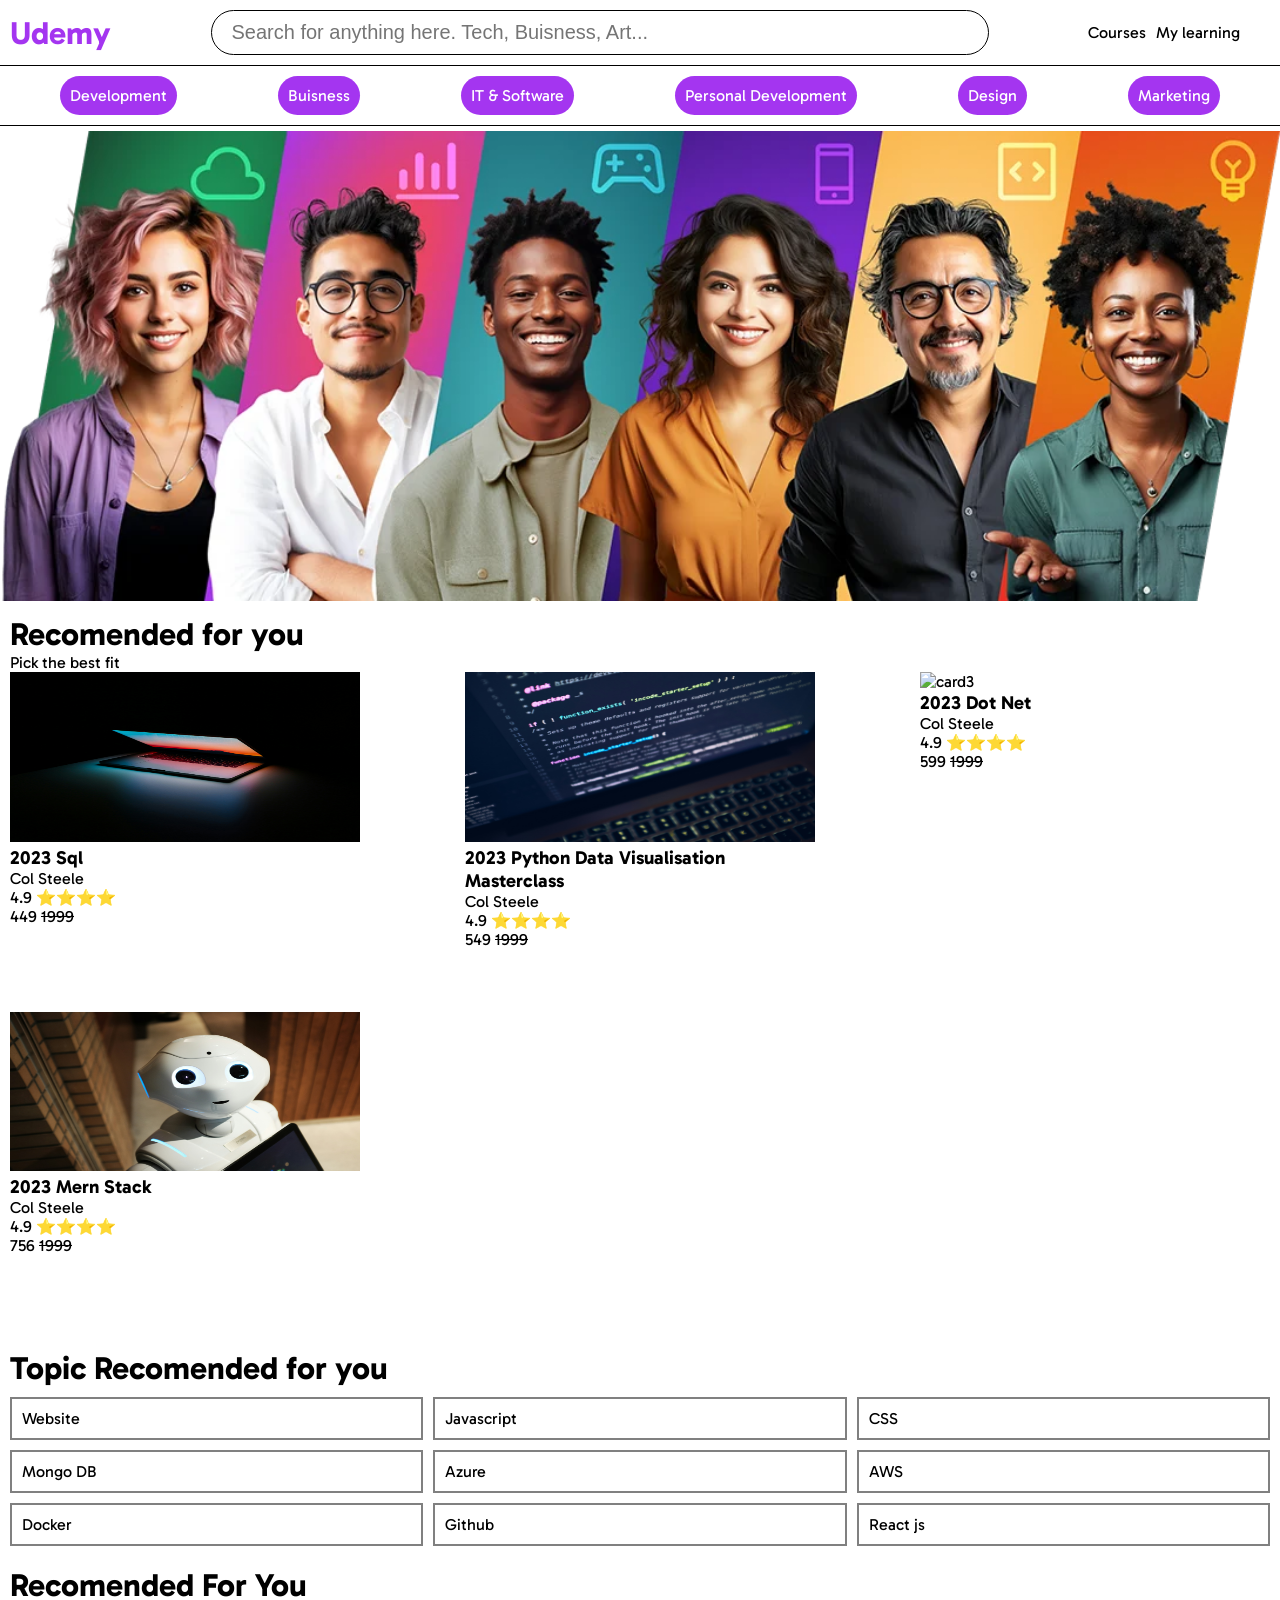
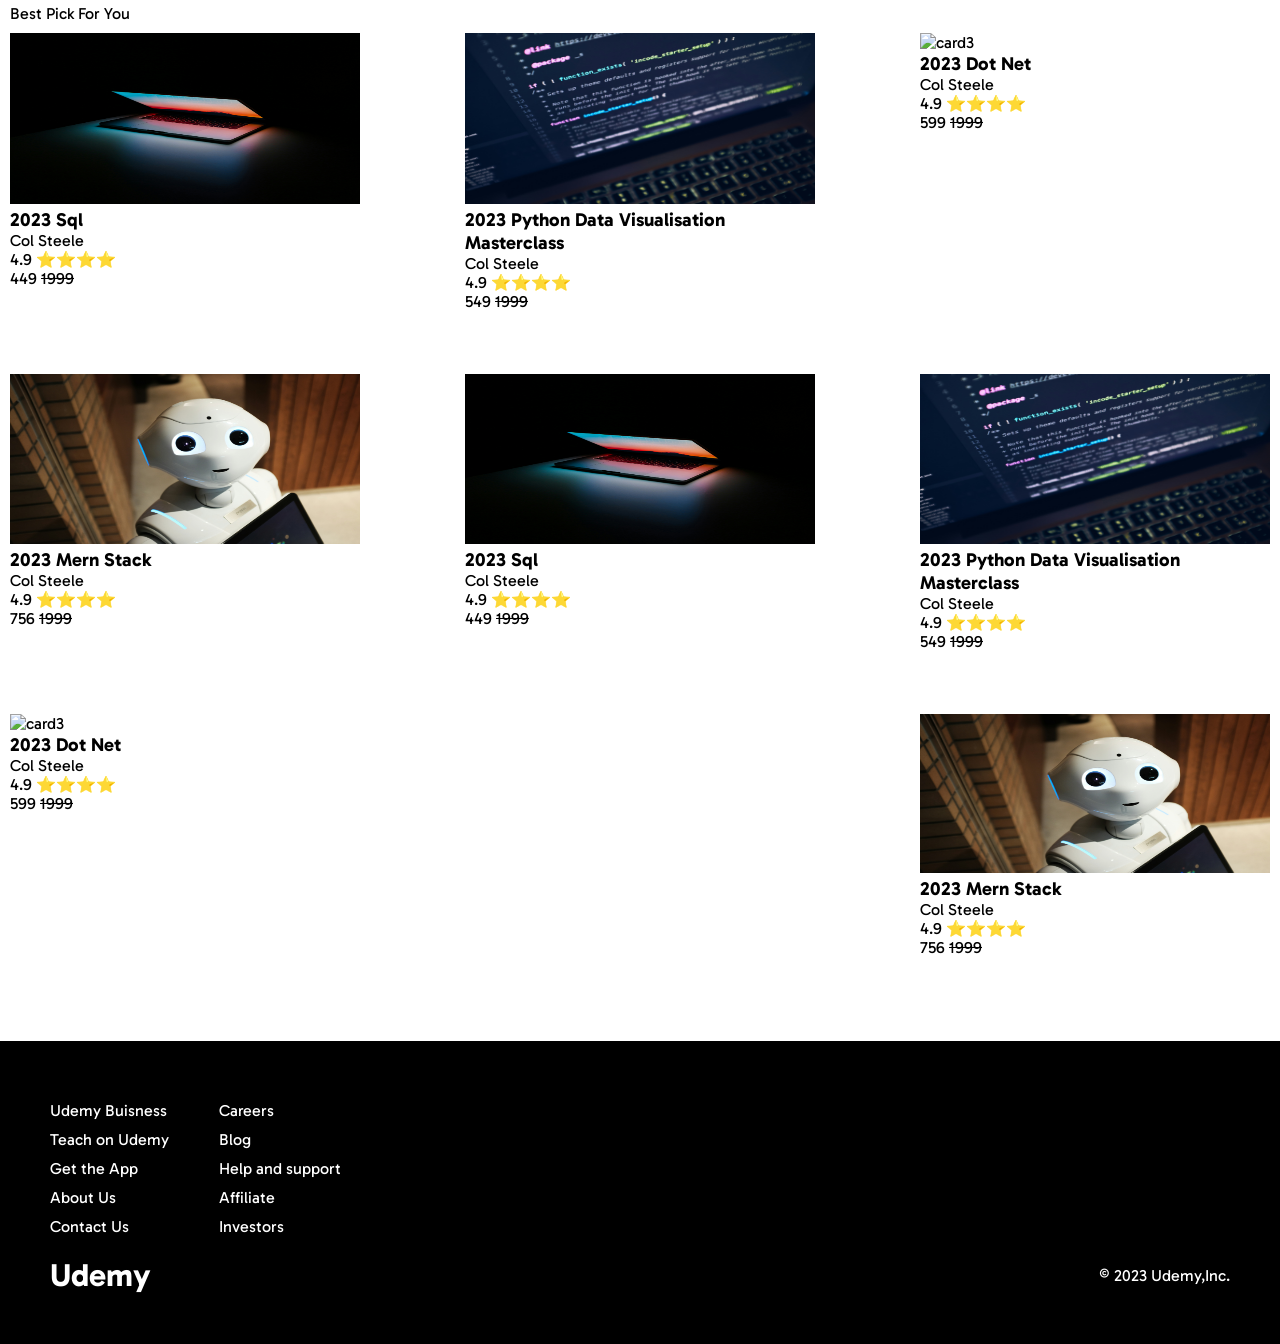
==== index.html @ 437edb3a "initial commit" ====
<!doctype html>
<html lang="en">
  <head>
    <meta charset="UTF-8" />
    <meta name="viewport" content="width=device-width, initial-scale=1.0" />
    <title>Udemy</title>
    <link rel="preconnect" href="https://fonts.googleapis.com" />
    <link rel="preconnect" href="https://fonts.gstatic.com" crossorigin />
    <link
      href="https://fonts.googleapis.com/css2?family=Gabarito:wght@400..900&display=swap"
      rel="stylesheet"
    />
    <link rel="stylesheet" href="style.css" />
    <link
      rel="stylesheet"
      href="https://cdnjs.cloudflare.com/ajax/libs/bootstrap-icons/1.13.1/font/bootstrap-icons.min.css"
      integrity="sha512-t7Few9xlddEmgd3oKZQahkNI4dS6l80+eGEzFQiqtyVYdvcSG2D3Iub77R20BdotfRPA9caaRkg1tyaJiPmO0g=="
      crossorigin="anonymous"
      referrerpolicy="no-referrer"
    />
  </head>

  <body>
    <!--Navbar-->
    <div class="navbar">
      <div class="navbar__section1">
        <h1 class="navbar__section1-title">Udemy</h1>
      </div>

      <div class="navbar__section2">
        <i class="bi bi-search"></i>

        <input
          type="text"
          placeholder="Search for anything here. Tech, Buisness, Art..."
        />
      </div>

      <div class="navbar__section3">
        <p>Courses</p>
        <p>My learning</p>
        <i class="bi bi-cart-check-fill"></i>
        <i class="bi bi-bell-fill"></i>
        <i class="bi bi-person-fill"></i>
      </div>
    </div>

    <!--Categories-->
    <div class="categories">
      <p>Development</p>
      <p>Buisness</p>
      <p>IT & Software</p>
      <p>Personal Development</p>
      <p>Design</p>
      <p>Marketing</p>
    </div>

    <!--sale-image-->
    <div class="sale-image">
      <img src="./images/sale-image.webp" alt="sale-image" />
    </div>

    <!--course-card-->
    <div class="recomended">
      <h1 class="Recomended__title__h1">Recomended for you</h1>
      <p>Pick the best fit</p>

      <div class="Recomended__container">
        <div class="Courses__card">
          <img src="./images/c1.jpg" alt="card1" />
          <h3>2023 Sql</h3>
          <p>Col Steele</p>
          <p>4.9 ⭐⭐⭐⭐</p>
          <p>449 <del>1999</del></p>
        </div>

        <div class="Courses__card">
          <img src="./images/c2.jpg" alt="card2" />
          <h3>2023 Python Data Visualisation Masterclass</h3>
          <p>Col Steele</p>
          <p>4.9 ⭐⭐⭐⭐</p>
          <p>549 <del>1999</del></p>
        </div>

        <div class="Courses__card">
          <img src="./images/c3.jpg" alt="card3" />
          <h3>2023 Dot Net</h3>
          <p>Col Steele</p>
          <p>4.9 ⭐⭐⭐⭐</p>
          <p>599 <del>1999</del></p>
        </div>

        <div class="Courses__card">
          <img src="./images/c4.jpg" alt="card4" />
          <h3>2023 Mern Stack</h3>
          <p>Col Steele</p>
          <p>4.9 ⭐⭐⭐⭐</p>
          <p>756 <del>1999</del></p>
        </div>
      </div>
    </div>

    <!--topics-->
    <div class="topics">
      <h1>Topic Recomended for you</h1>

      <div class="topic__container">
        <p>Website</p>
        <p>Javascript</p>
        <p>CSS</p>
        <p>Mongo DB</p>
        <p>Azure</p>
        <p>AWS</p>
        <p>Docker</p>
        <p>Github</p>
        <p>React js</p>
      </div>
    </div>

    <!--Popular section-->
    <div class="popular">
      <h1 class="popular__title">Recomended For You</h1>
      <p class="popular_subtitle">Best Pick For You</p>

      <div class="popular__container">
        <div class="Courses__card">
          <img src="./images/c1.jpg" alt="card1" />
          <h3>2023 Sql</h3>
          <p>Col Steele</p>
          <p>4.9 ⭐⭐⭐⭐</p>
          <p>449 <del>1999</del></p>
        </div>

        <div class="Courses__card">
          <img src="./images/c2.jpg" alt="card2" />
          <h3>2023 Python Data Visualisation Masterclass</h3>
          <p>Col Steele</p>
          <p>4.9 ⭐⭐⭐⭐</p>
          <p>549 <del>1999</del></p>
        </div>

        <div class="Courses__card">
          <img src="./images/c3.jpg" alt="card3" />
          <h3>2023 Dot Net</h3>
          <p>Col Steele</p>
          <p>4.9 ⭐⭐⭐⭐</p>
          <p>599 <del>1999</del></p>
        </div>

        <div class="Courses__card">
          <img src="./images/c4.jpg" alt="card4" />
          <h3>2023 Mern Stack</h3>
          <p>Col Steele</p>
          <p>4.9 ⭐⭐⭐⭐</p>
          <p>756 <del>1999</del></p>
        </div>

        <div class="Courses__card">
          <img src="./images/c1.jpg" alt="card1" />
          <h3>2023 Sql</h3>
          <p>Col Steele</p>
          <p>4.9 ⭐⭐⭐⭐</p>
          <p>449 <del>1999</del></p>
        </div>

        <div class="Courses__card">
          <img src="./images/c2.jpg" alt="card2" />
          <h3>2023 Python Data Visualisation Masterclass</h3>
          <p>Col Steele</p>
          <p>4.9 ⭐⭐⭐⭐</p>
          <p>549 <del>1999</del></p>
        </div>

        <div class="Courses__card">
          <img src="./images/c3.jpg" alt="card3" />
          <h3>2023 Dot Net</h3>
          <p>Col Steele</p>
          <p>4.9 ⭐⭐⭐⭐</p>
          <p>599 <del>1999</del></p>
        </div>

        <div class="Courses__card">
          <img src="./images/c4.jpg" alt="card4" />
          <h3>2023 Mern Stack</h3>
          <p>Col Steele</p>
          <p>4.9 ⭐⭐⭐⭐</p>
          <p>756 <del>1999</del></p>
        </div>
      </div>
    </div>

    <!--Footer-->
    <div class="footer">
      <div class="footer__one">
        <div class="footer__one__s1">
          <p>Udemy Buisness</p>
          <p>Teach on Udemy</p>
          <p>Get the App</p>
          <p>About Us</p>
          <p>Contact Us</p>
        </div>

        <div class="footer__one__s2">
          <p>Careers</p>
          <p>Blog</p>
          <p>Help and support</p>
          <p>Affiliate</p>
          <p>Investors</p>
        </div>
      </div>

      <div class="footer__two">
        <h1>Udemy</h1>
        <p>&copy; 2023 Udemy,Inc.</p>
      </div>
    </div>
  </body>
</html>
---- style.css ----
* {
  margin: 0;
  padding: 0;
}

body {
  font-family: "Gabarito", sans-serif;
}

.navbar {
  display: flex;
  padding: 10px;
  justify-content: space-between;
  align-items: center;
  border-bottom: solid black 1px;
  gap: 10px;
}

.navbar__section1-title {
  color: #a435f0;
}

.navbar__section2 {
  padding: 10px;
  border: solid black 1px;
  width: 60%;
  border-radius: 30px;
  display: flex;
  gap: 10px;
  align-items: center;
}

.navbar__section2 input {
  border: none;
  width: 100%;
  font-size: 20px;
}

.navbar__section2 input:focus {
  outline: none;
}

.navbar__section3 {
  display: flex;
  gap: 10px;
  align-items: center;
}

.categories {
  display: flex;
  justify-content: space-around;
  padding: 10px;
  border-bottom: solid black 1px;
}

.categories p {
  padding: 10px;
  background-color: #a435f0;
  color: white;
  border-radius: 30px;
}

.sale-image {
  margin-top: 5px;
}
.sale-image img {
  width: 100%;
}

.recomended {
  padding: 10px;
}

.Recomended__container {
  display: flex;
  justify-content: space-between;
  flex-wrap: wrap;
  width: 100%;
}

.Courses__card {
  width: 350px;
}

.Courses__card img {
  width: 100%;
  height: 50%;
}

.topics {
  padding: 10px;
}

.topic__container {
  display: flex;
  gap: 10px;
  flex-wrap: wrap;
  margin-top: 10px;
}

.topic__container p {
  padding: 10px;
  border: solid grey 2px;
  flex-grow: 1;

  flex-basis: 25%;
}

.popular {
  padding: 10px;
}

.popular__container {
  display: flex;
  flex-wrap: wrap;
  justify-content: space-between;

  margin-top: 10px;
}

.footer {
  background-color: black;
  color: white;
  /* width: 100%; */
  padding: 50px;
}

.footer__one {
  display: flex;
  gap: 50px;
}

.footer__one__s1 p {
  margin-top: 10px;
}

.footer__one__s2 p {
  margin-top: 10px;
}

.footer__two {
  display: flex;
  justify-content: space-between;
  align-items: center;
  margin-top: 20px;
}
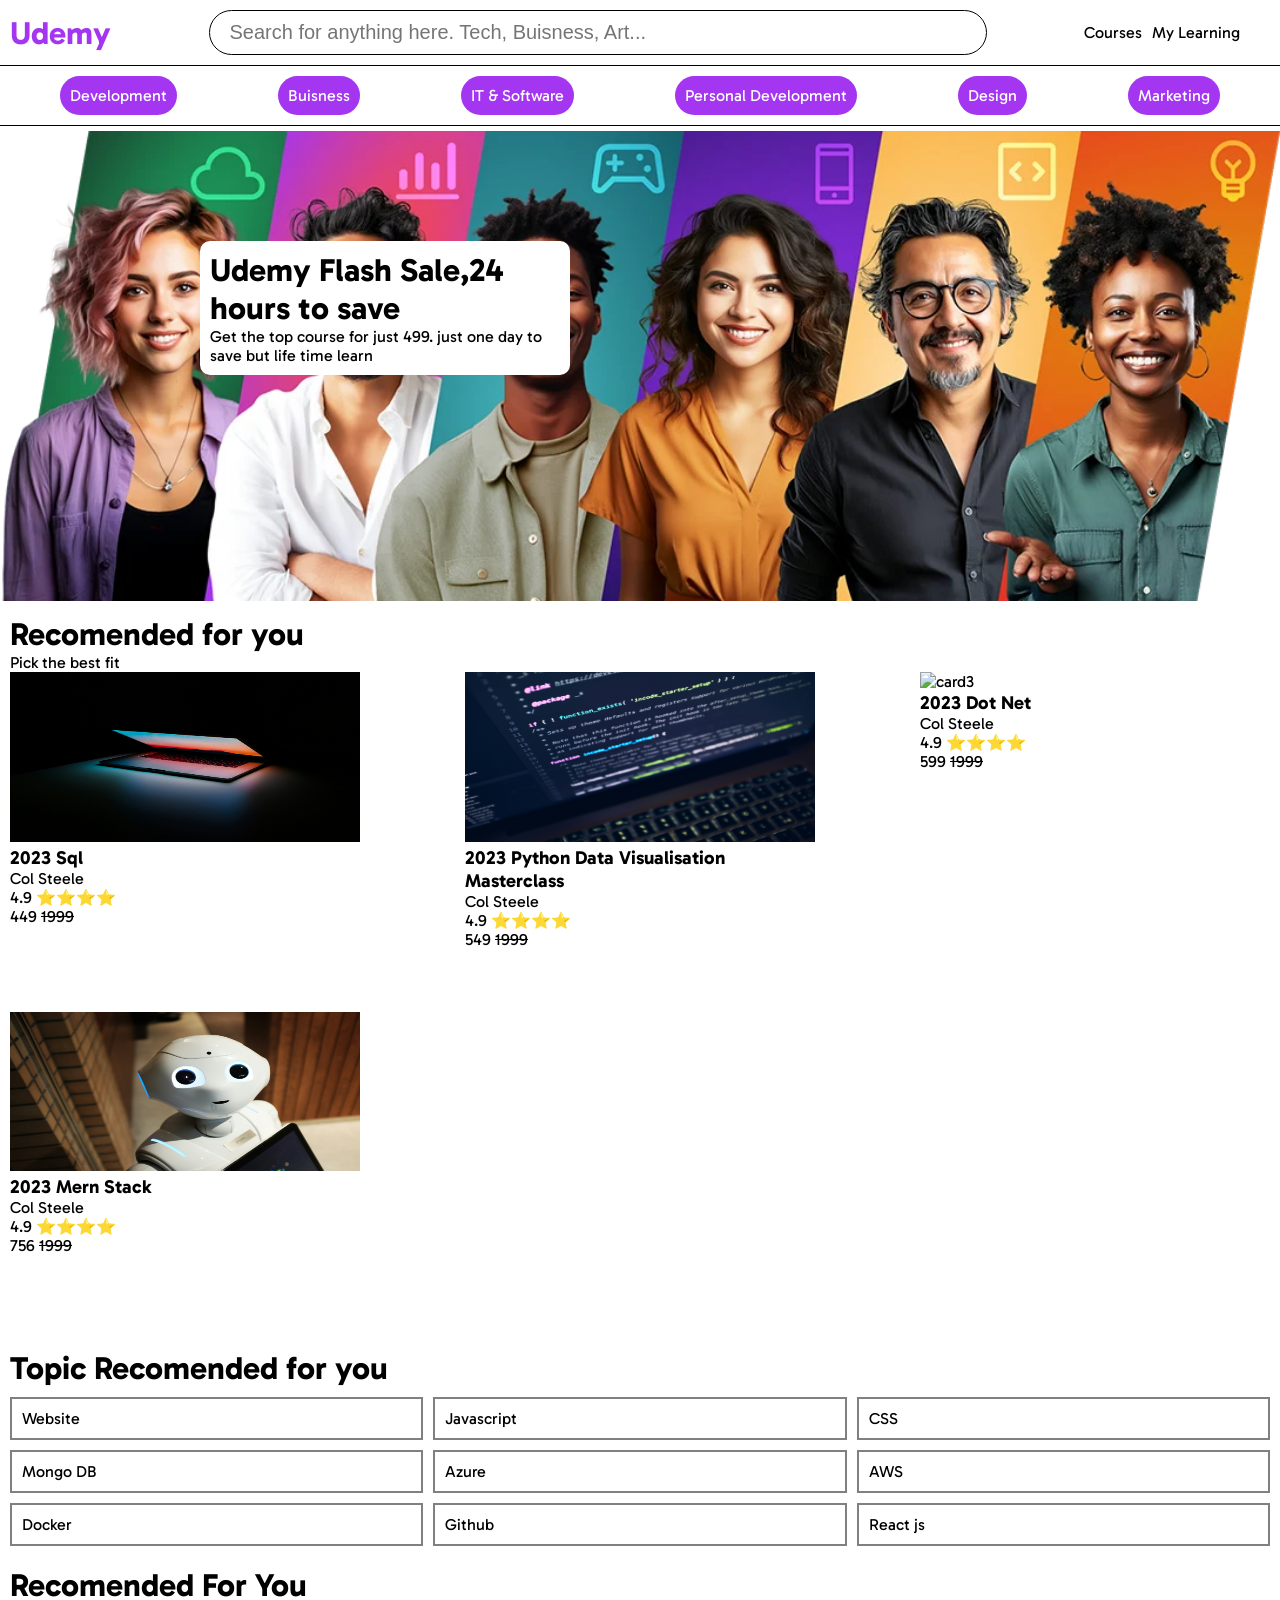
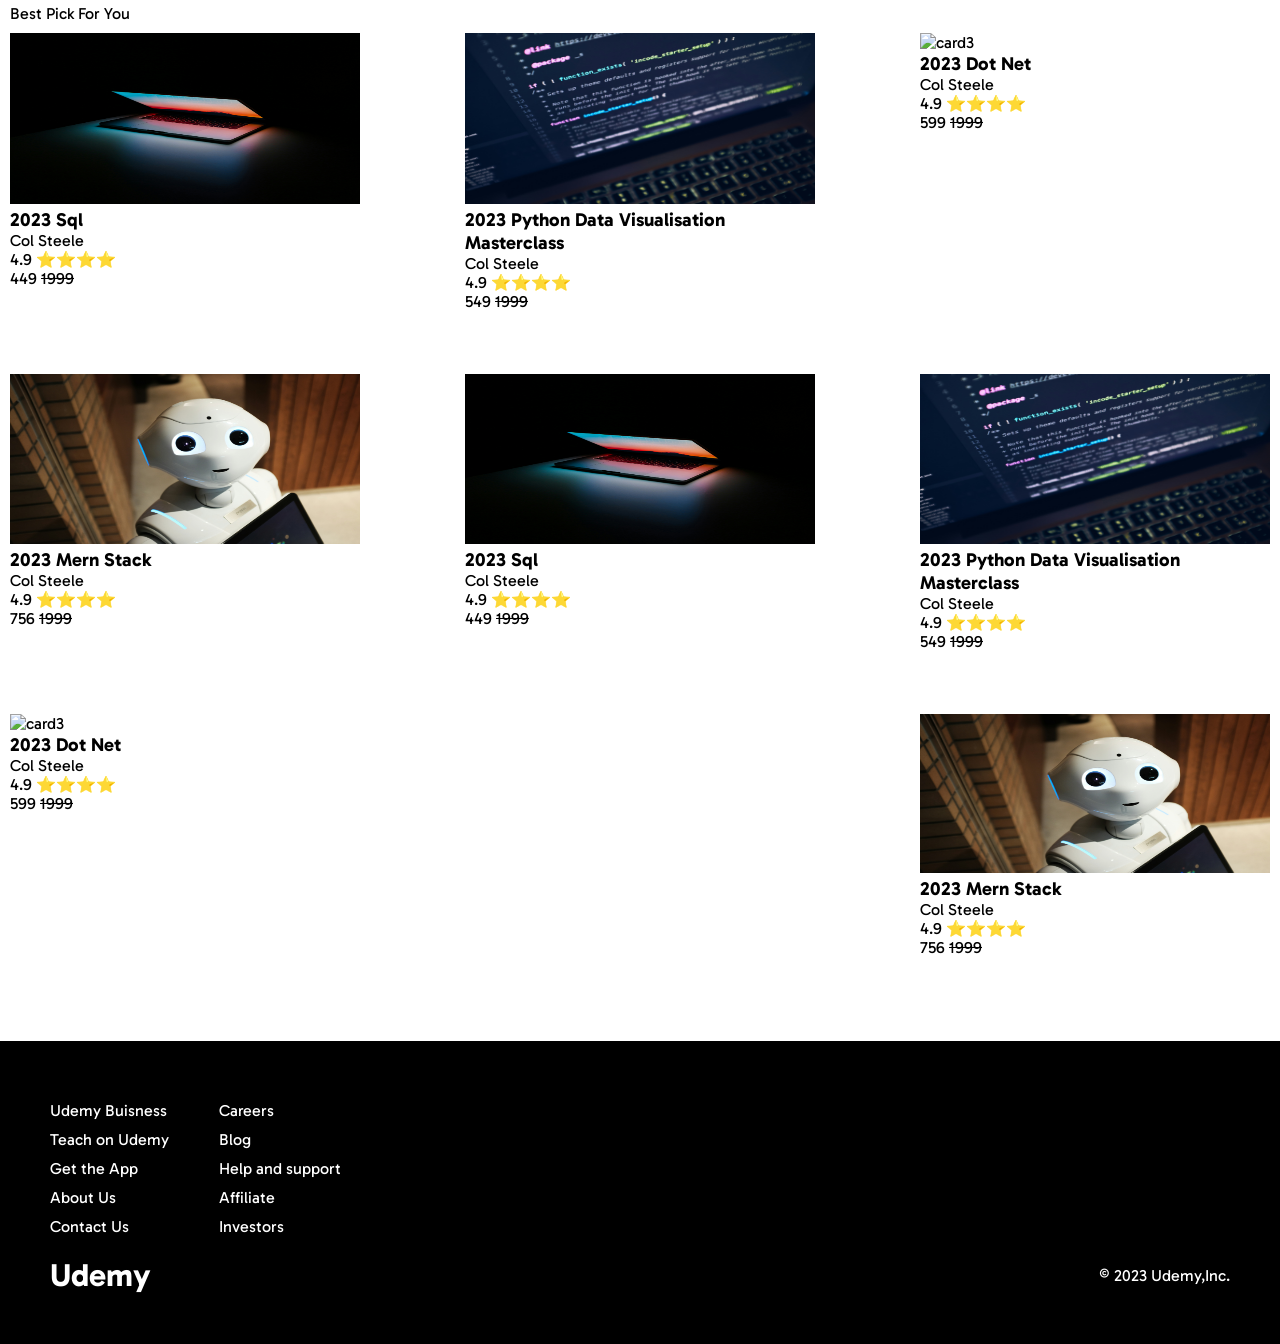
==== commit 35d661b3: "updated using position" ====
--- a/index.html
+++ b/index.html
@@ -38,7 +38,12 @@
 
       <div class="navbar__section3">
         <p>Courses</p>
-        <p>My learning</p>
+        <div class="mylearning">
+          <p>My Learning</p>
+           <div class="mylearning__popup">
+                <p>you not purchased course yet</p>
+           </div>
+        </div>
         <i class="bi bi-cart-check-fill"></i>
         <i class="bi bi-bell-fill"></i>
         <i class="bi bi-person-fill"></i>
@@ -58,6 +63,10 @@
     <!--sale-image-->
     <div class="sale-image">
       <img src="./images/sale-image.webp" alt="sale-image" />
+      <div class="sale-image__offer">
+          <h1>Udemy Flash Sale,24 hours to save</h1>
+          <p>Get the top course for just 499. just one day to save but life time learn</p>
+      </div>
     </div>
 
     <!--course-card-->
--- a/style.css
+++ b/style.css
@@ -14,6 +14,10 @@
   align-items: center;
   border-bottom: solid black 1px;
   gap: 10px;
+  position: sticky;
+  top: 0;
+  background-color: white;
+  z-index: 1;
 }
 
 .navbar__section1-title {
@@ -34,6 +38,7 @@
   border: none;
   width: 100%;
   font-size: 20px;
+  background-color: transparent;
 }
 
 .navbar__section2 input:focus {
@@ -46,12 +51,35 @@
   align-items: center;
 }
 
+.mylearning{
+position: relative;
+cursor: pointer;
+}
+
+.mylearning__popup{
+ width: 100px;
+ height: 100px;
+ background-color: white;
+ color: black;
+ border: solid 2px black;padding: 20px;
+ position: absolute;
+ top: 150%;right: 0;
+ display: none;
+}
+
+.mylearning:hover .mylearning__popup{
+ 
+ display: block;
+}
+
+
 .categories {
   display: flex;
   justify-content: space-around;
   padding: 10px;
   border-bottom: solid black 1px;
 }
+
 
 .categories p {
   padding: 10px;
@@ -62,9 +90,21 @@
 
 .sale-image {
   margin-top: 5px;
+  position: relative;
 }
 .sale-image img {
   width: 100%;
+}
+
+.sale-image__offer{
+  width: 350px;
+  padding: 10px;
+  border-radius: 10px;
+  background-color: white;
+  color: black;
+  position: absolute;
+  bottom: 230px;
+  left: 200px;
 }
 
 .recomended {
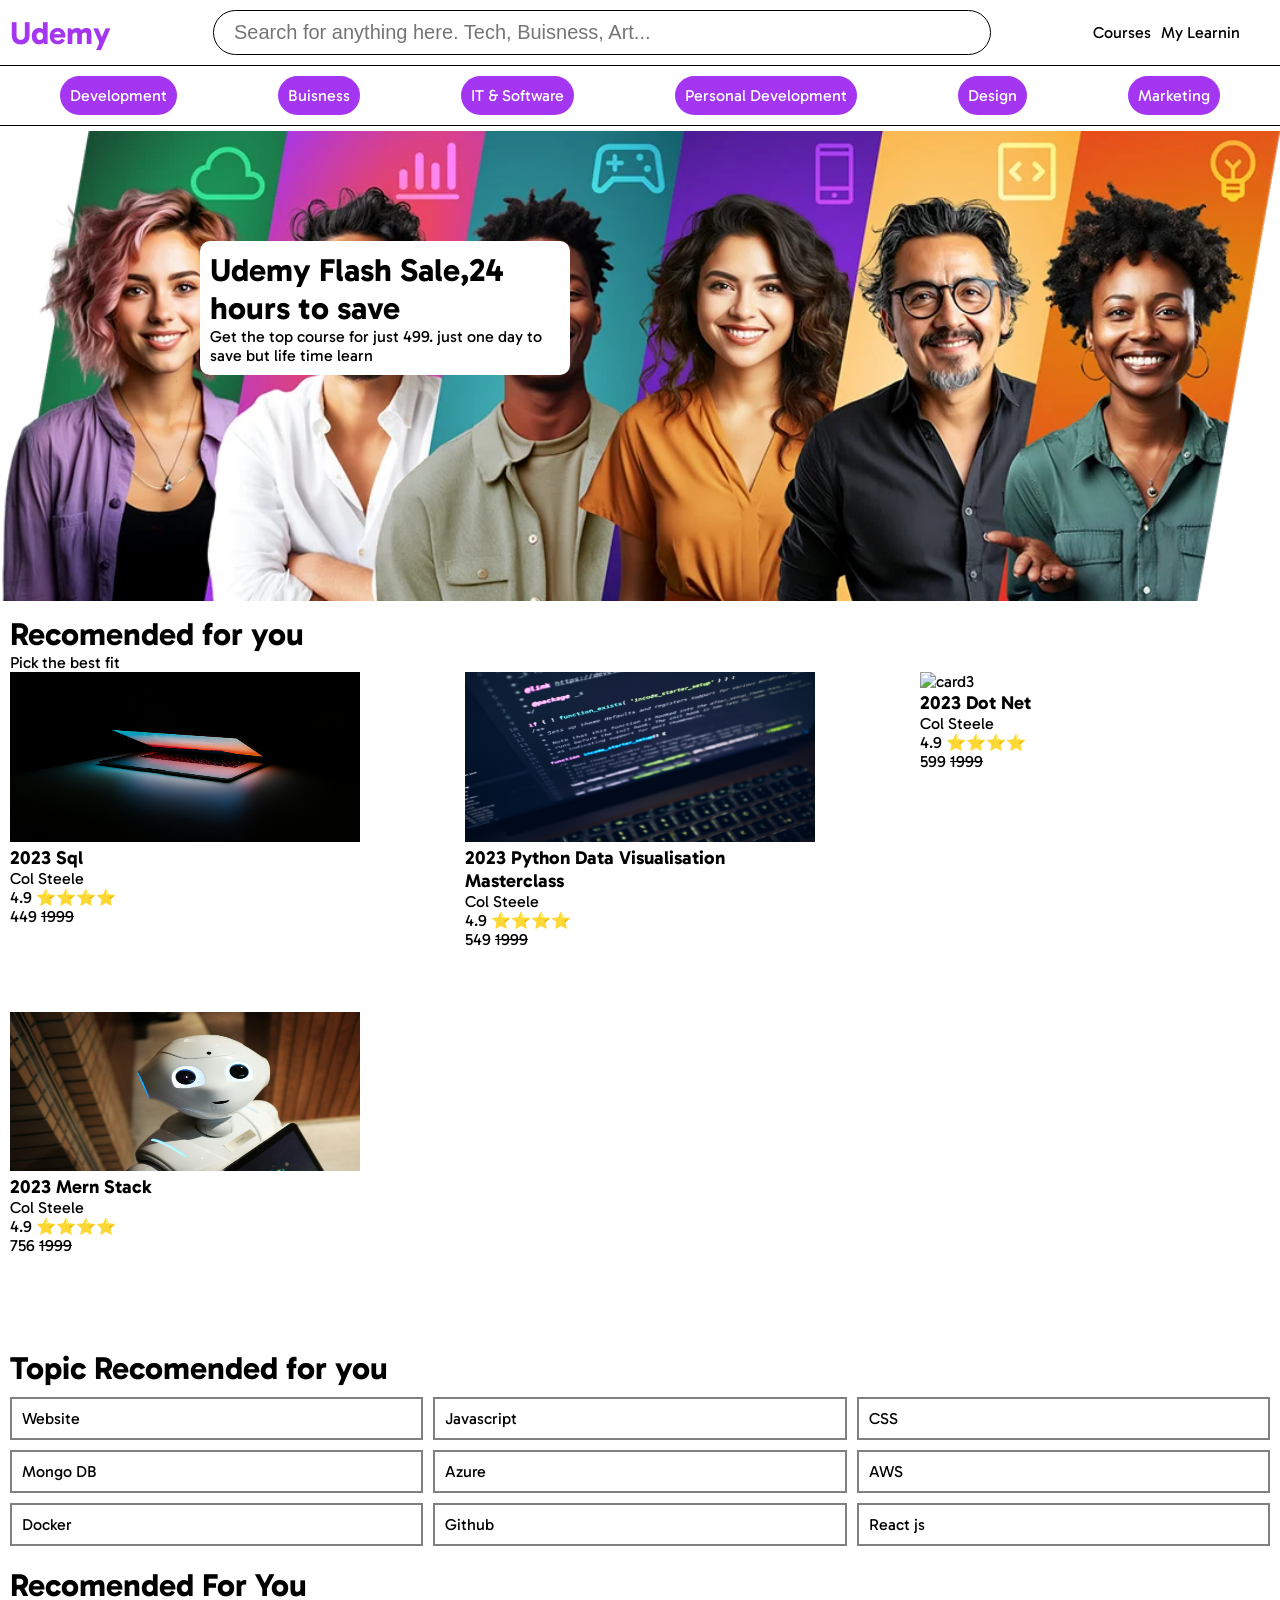
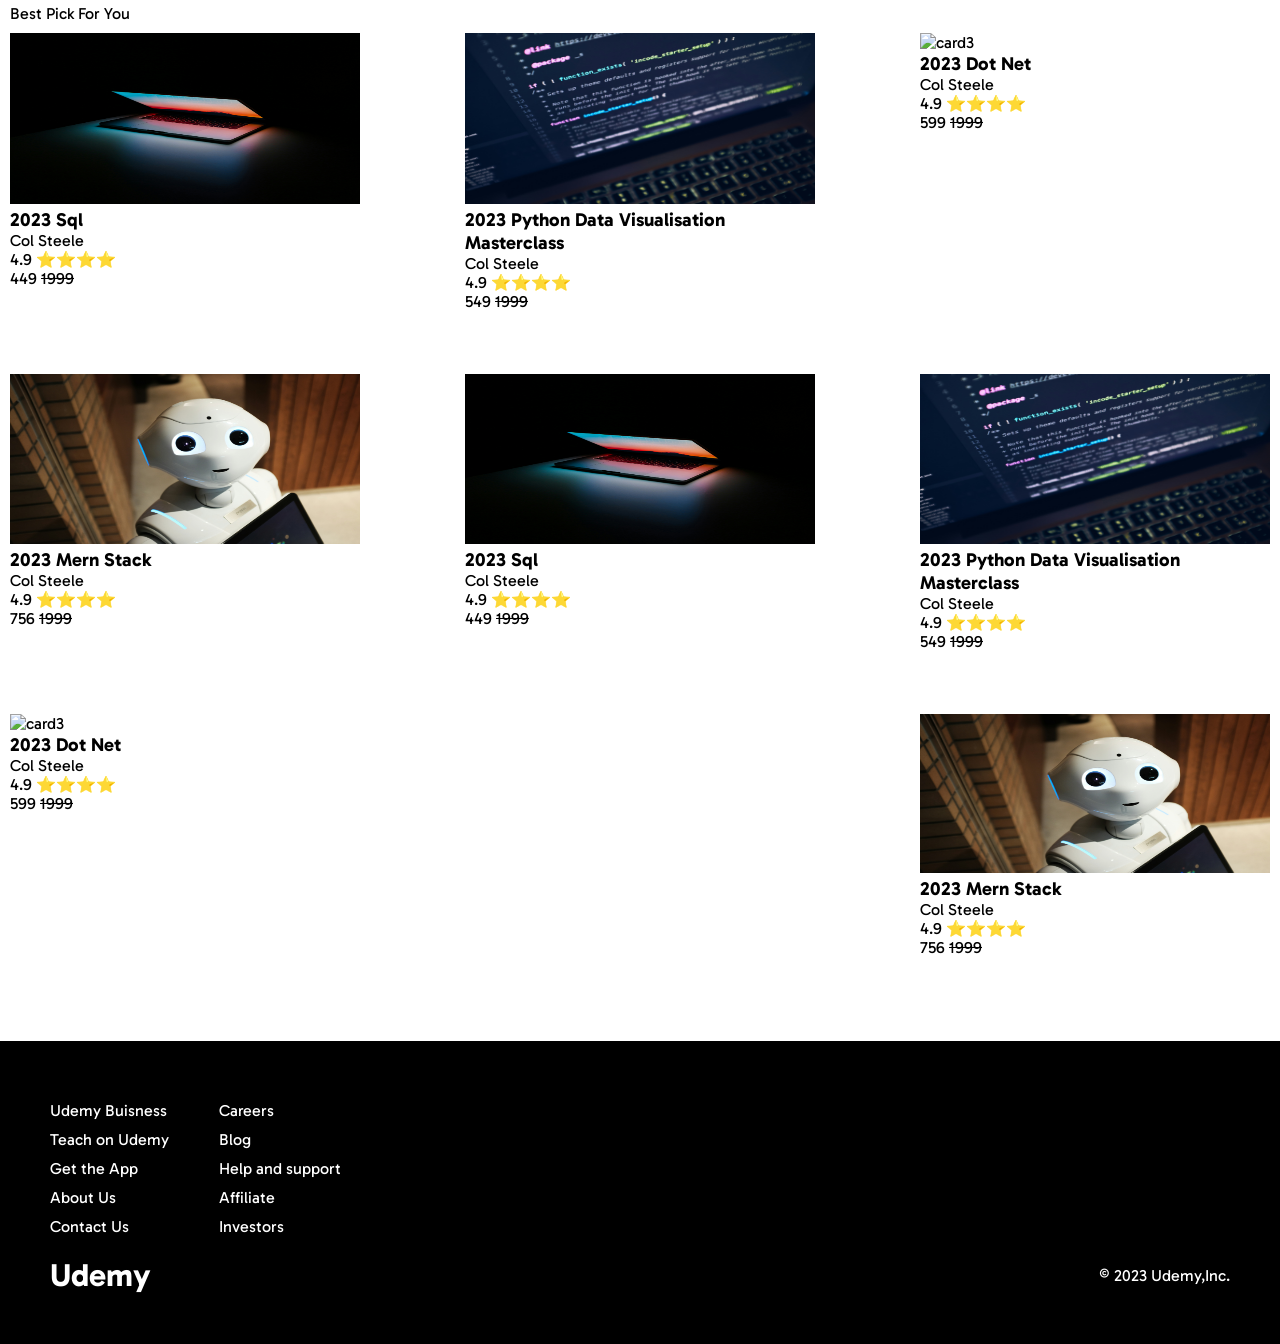
==== commit 43ca16e0: "new changes" ====
--- a/index.html
+++ b/index.html
@@ -39,7 +39,7 @@
       <div class="navbar__section3">
         <p>Courses</p>
         <div class="mylearning">
-          <p>My Learning</p>
+          <p>My Learnin</p>
            <div class="mylearning__popup">
                 <p>you not purchased course yet</p>
            </div>
--- a/style.css
+++ b/style.css
@@ -68,7 +68,6 @@
 }
 
 .mylearning:hover .mylearning__popup{
- 
  display: block;
 }
 
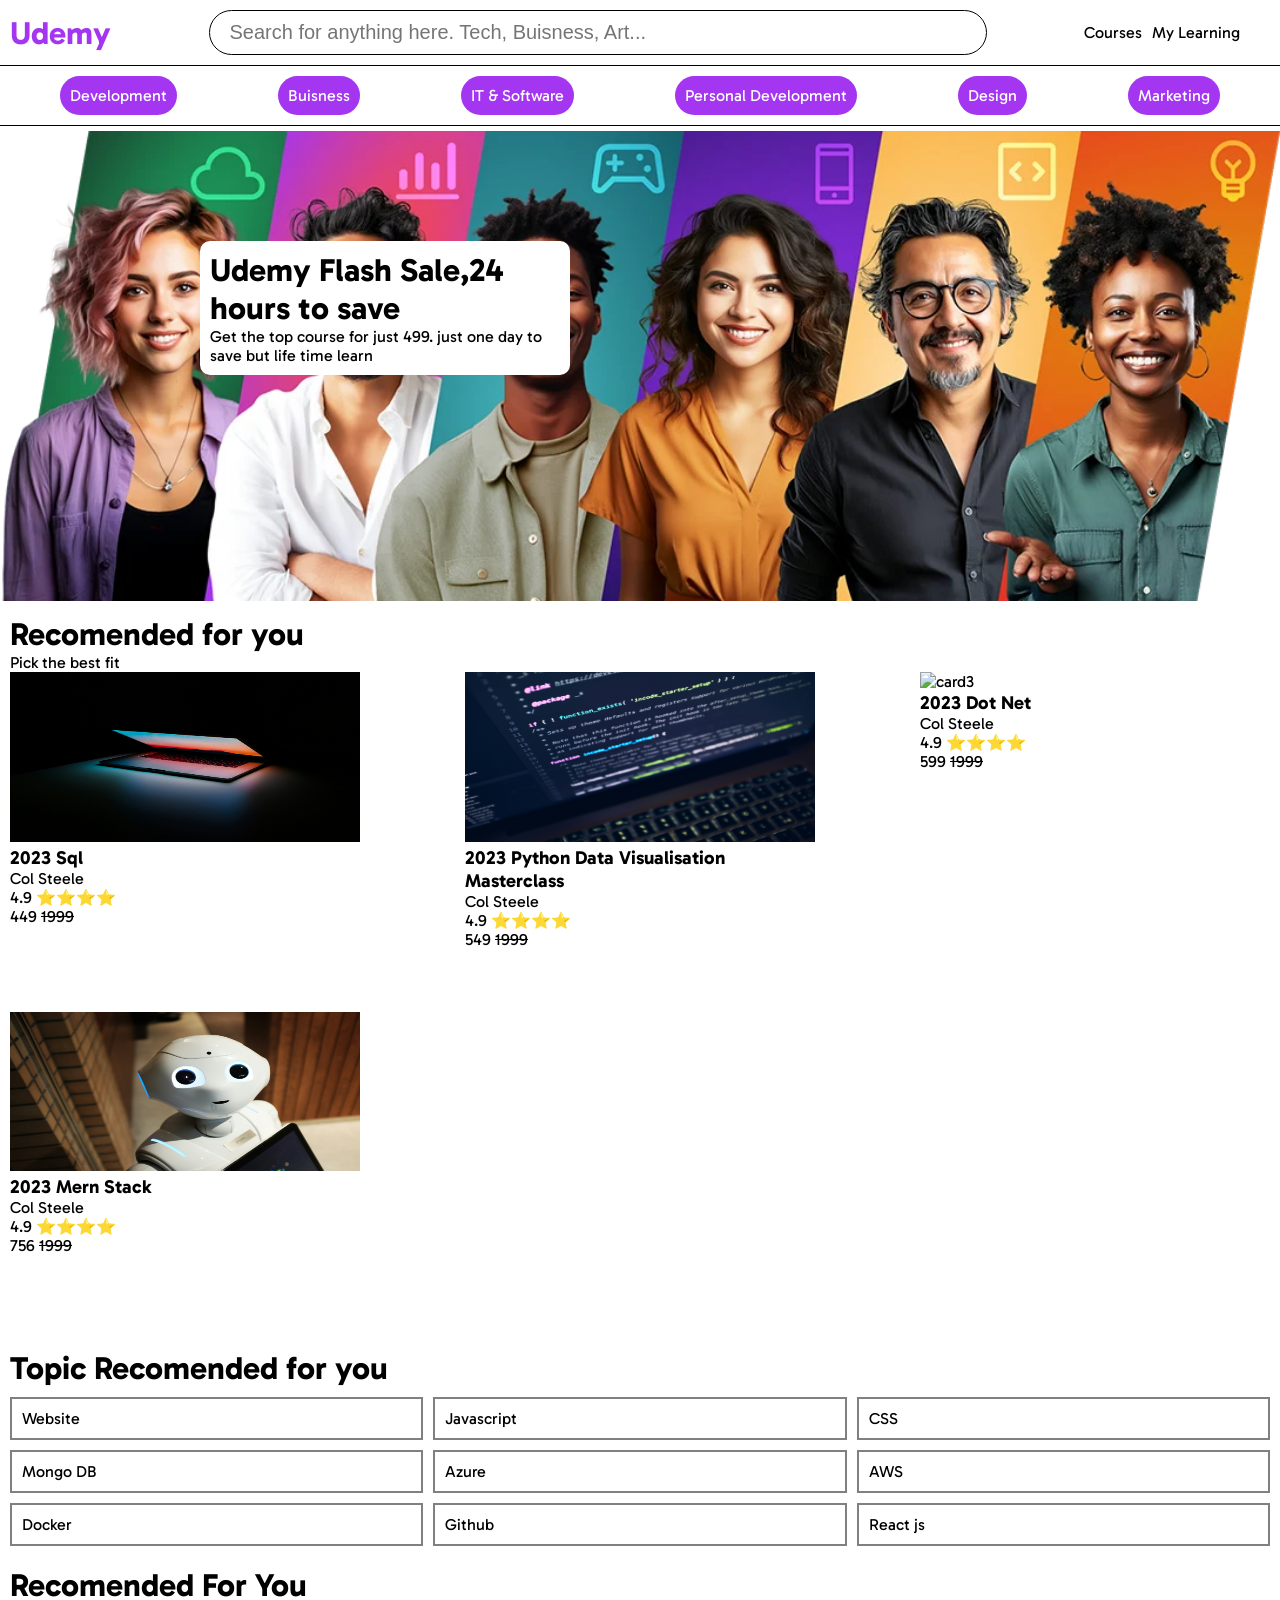
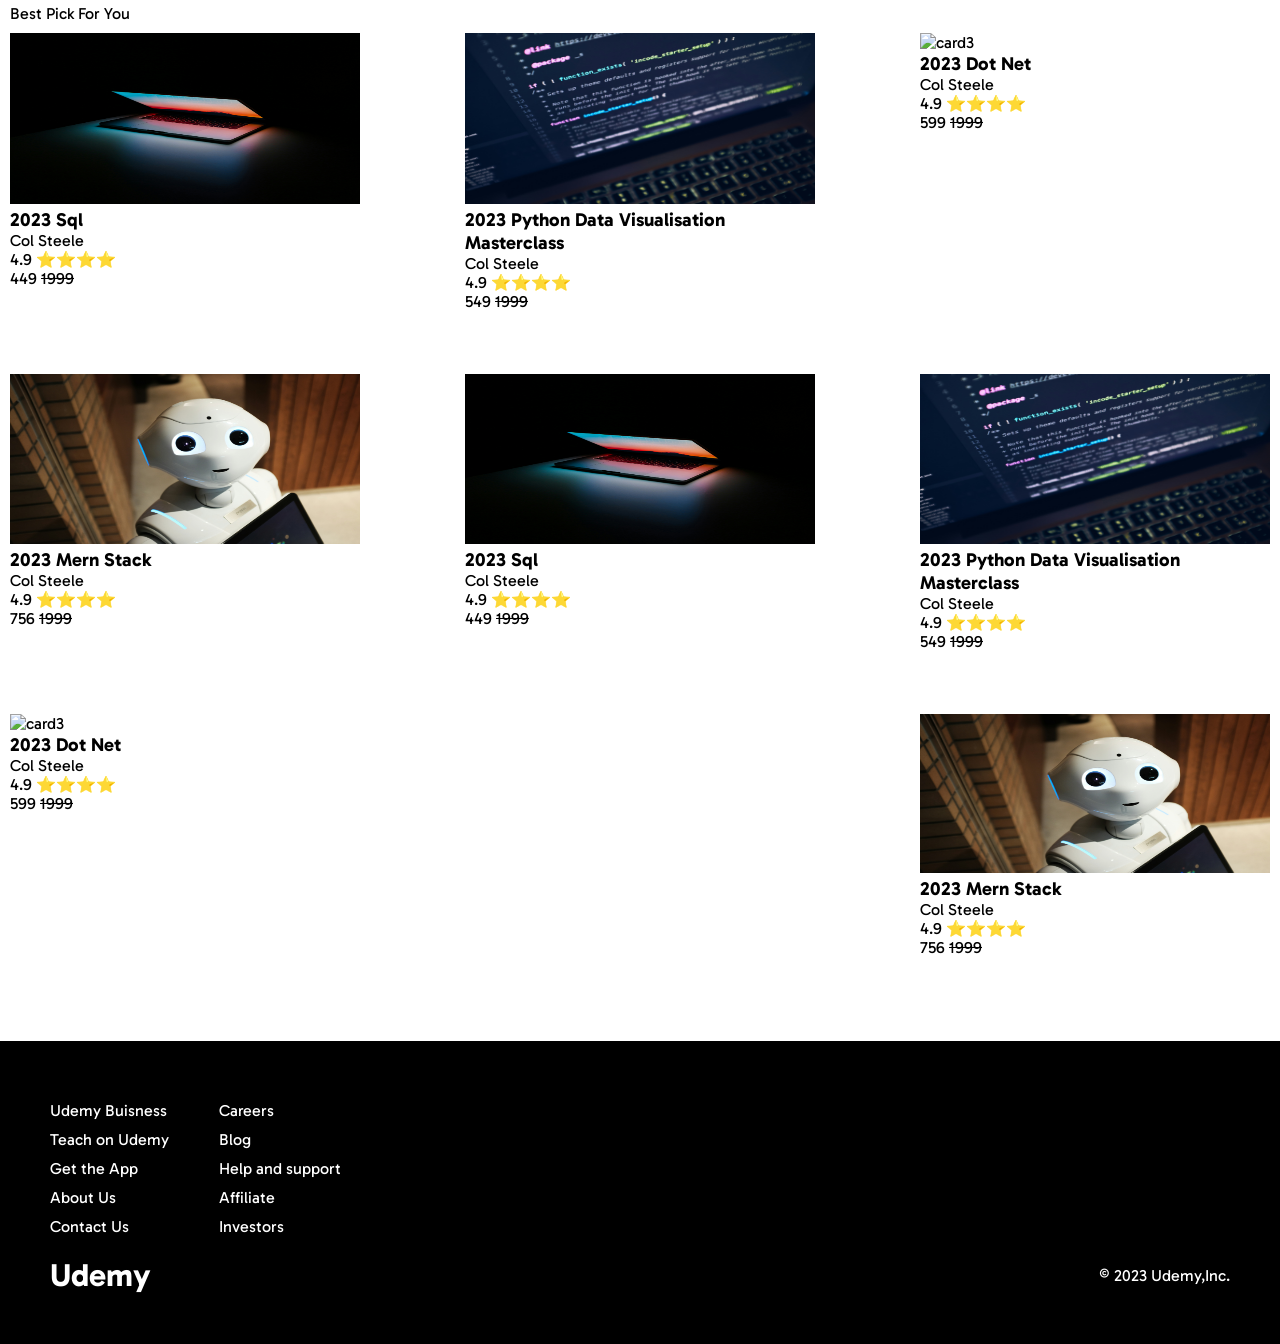
==== commit 7997b981: "last changes all set" ====
--- a/index.html
+++ b/index.html
@@ -39,7 +39,7 @@
       <div class="navbar__section3">
         <p>Courses</p>
         <div class="mylearning">
-          <p>My Learnin</p>
+          <p>My Learning</p>
            <div class="mylearning__popup">
                 <p>you not purchased course yet</p>
            </div>
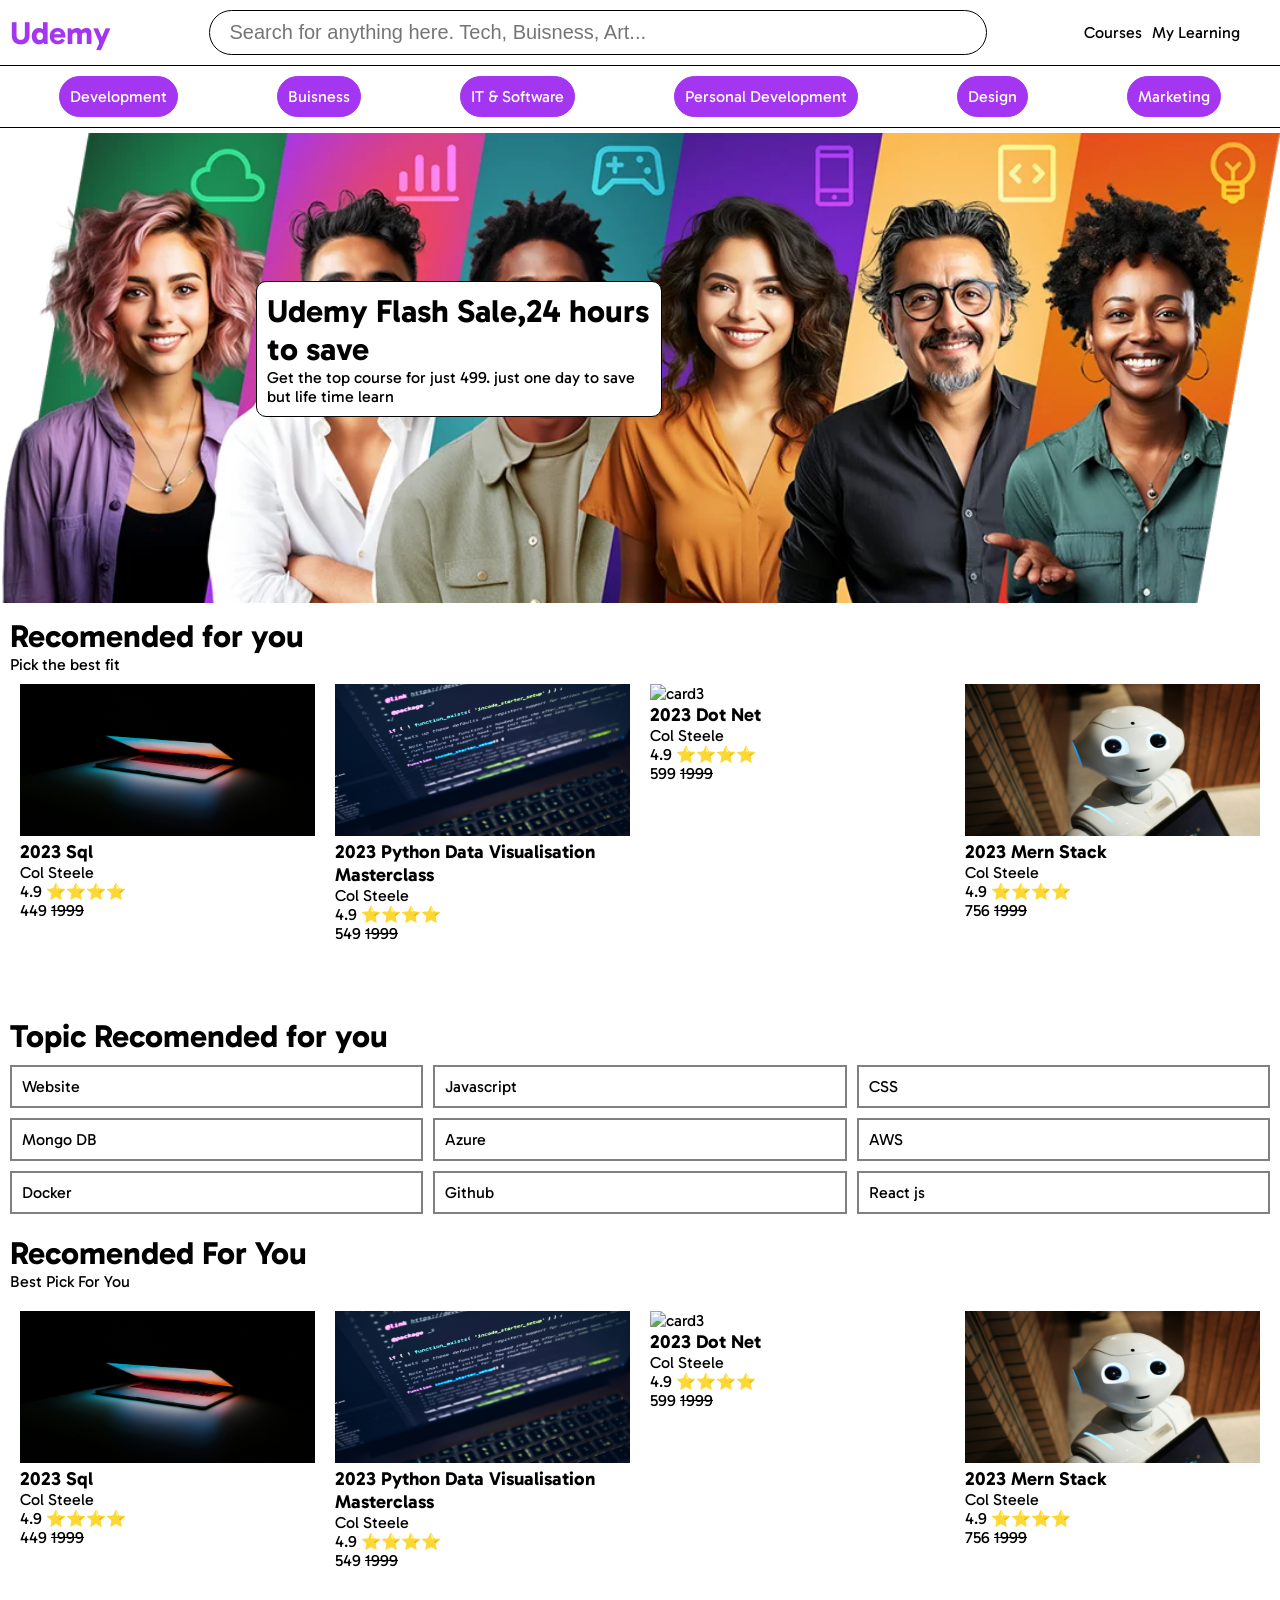
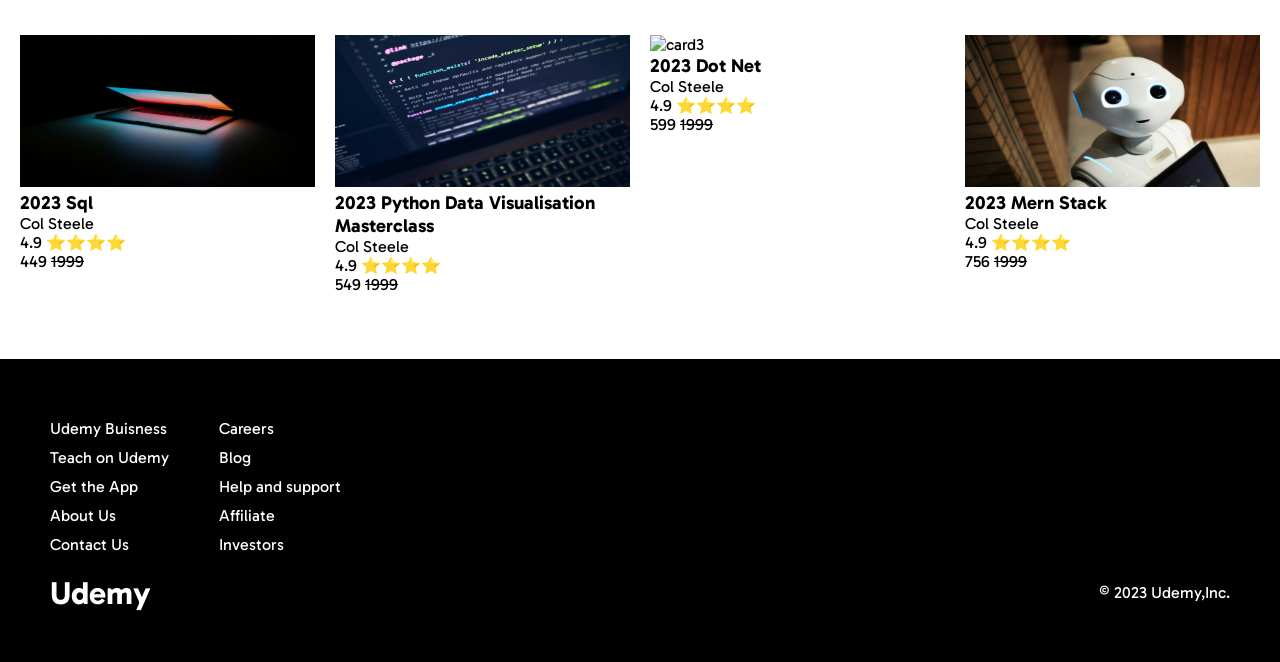
==== commit 394d726d: "updated responsive" ====
--- a/index.html
+++ b/index.html
@@ -48,6 +48,10 @@
         <i class="bi bi-bell-fill"></i>
         <i class="bi bi-person-fill"></i>
       </div>
+
+      <div class="navbar__section__4">
+       <i class="bi bi-list"></i>
+      </div>
     </div>
 
     <!--Categories-->
--- a/style.css
+++ b/style.css
@@ -34,6 +34,10 @@
   align-items: center;
 }
 
+.navbar__section__4 {
+  display: none;
+}
+
 .navbar__section2 input {
   border: none;
   width: 100%;
@@ -51,26 +55,27 @@
   align-items: center;
 }
 
-.mylearning{
-position: relative;
-cursor: pointer;
-}
-
-.mylearning__popup{
- width: 100px;
- height: 100px;
- background-color: white;
- color: black;
- border: solid 2px black;padding: 20px;
- position: absolute;
- top: 150%;right: 0;
- display: none;
-}
-
-.mylearning:hover .mylearning__popup{
- display: block;
-}
-
+.mylearning {
+  position: relative;
+  cursor: pointer;
+}
+
+.mylearning__popup {
+  width: 100px;
+  height: 100px;
+  background-color: white;
+  color: black;
+  border: solid 2px black;
+  padding: 20px;
+  position: absolute;
+  top: 150%;
+  right: 0;
+  display: none;
+}
+
+.mylearning:hover .mylearning__popup {
+  display: block;
+}
 
 .categories {
   display: flex;
@@ -78,13 +83,21 @@
   padding: 10px;
   border-bottom: solid black 1px;
 }
-
 
 .categories p {
   padding: 10px;
   background-color: #a435f0;
   color: white;
   border-radius: 30px;
+  border: solid 1px #a435f0;
+  cursor: pointer;
+}
+
+.categories p:hover {
+  transition: 0.5s;
+  background-color: transparent;
+  color: black;
+  border: #a435f0 solid 1px;
 }
 
 .sale-image {
@@ -95,15 +108,34 @@
   width: 100%;
 }
 
-.sale-image__offer{
-  width: 350px;
+.sale-image__offer {
+  position: absolute;
+  width: 30%;
   padding: 10px;
   border-radius: 10px;
+  border: solid black 1px;
   background-color: white;
   color: black;
-  position: absolute;
-  bottom: 230px;
-  left: 200px;
+  bottom: 40%;
+  left: 20%;
+  animation-name: zoom;
+  animation-duration: 1s;
+  animation-timing-function: linear;
+  opacity: 0;
+  animation-fill-mode: forwards;
+
+}
+
+@keyframes zoom {
+  0% {
+    transform: scale(0);
+    opacity: 0;
+  }
+
+  100% {
+    transform: scale(1);
+    opacity: 1;
+  }
 }
 
 .recomended {
@@ -118,7 +150,9 @@
 }
 
 .Courses__card {
-  width: 350px;
+  flex-grow: 1;
+  flex-basis: 20%;
+  margin: 10px;
 }
 
 .Courses__card img {
@@ -183,3 +217,49 @@
   align-items: center;
   margin-top: 20px;
 }
+
+@media screen and (max-width: 800px) {
+  .Courses__card {
+    flex-basis: 40%;
+  }
+
+   .sale-image__offer h1{
+    font-size: 14px;
+  }
+  .sale-image__offer p {
+    font-size: 11px;
+  }
+
+   .sale-image__offer {
+    width: 60%;
+  }
+}
+
+@media screen and (max-width: 600px) {
+  .categories {
+    display: none;
+  }
+
+  .navbar__section3,
+  .navbar__section2 {
+    display: none;
+  }
+
+  .navbar__section__4 {
+    display: block;
+  }
+
+  .sale-image__offer h1{
+    font-size: 14px;
+  }
+  .sale-image__offer p {
+    font-size: 11px;
+  }
+
+  .sale-image__offer {
+    width: 40%;
+    padding: 8px;
+    bottom: 20%;
+    left: 10%;
+  }
+}
